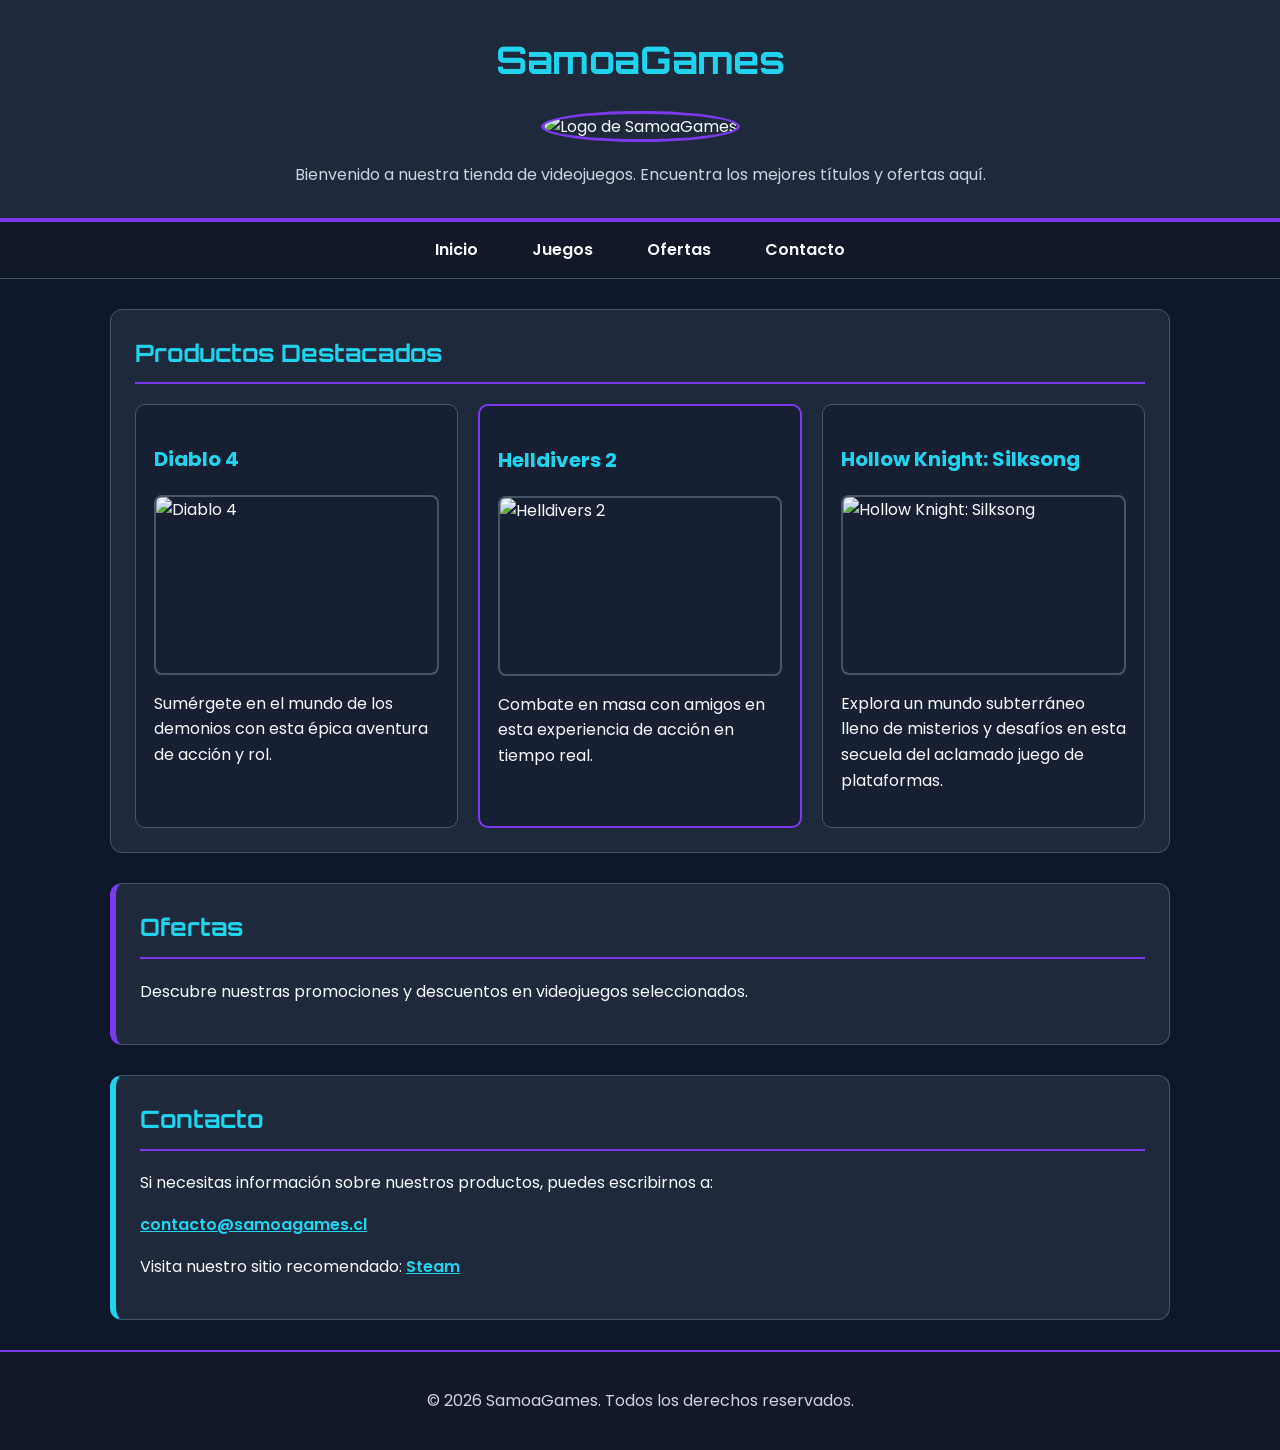
==== index.html @ 6e5ead57 "Publicar actividad semana 2 en GitHub Pages" ====
<!doctype html>
<html lang="es">
  <head>
    <meta charset="UTF-8" />
    <meta name="viewport" content="width=device-width, initial-scale=1.0" />
    <title>SamoaGames - Tienda de Videojuegos</title>
    <link
      rel="stylesheet" href="Johan_Romanque_PFY2201_CSS_Semana2.css"/>
  </head>

  <body>
    <header id="inicio">
      <h1>SamoaGames</h1>

      <img
        class="logo"
        src="https://encrypted-tbn0.gstatic.com/images?q=tbn:ANd9GcToA_sB6cN4rX9t2gt2TuOYCtRdY-mRzvt-0mVp7Stkzg&s"
        alt="Logo de SamoaGames"
      />

      <p class="descripcion">
        Bienvenido a nuestra tienda de videojuegos. Encuentra los mejores
        títulos y ofertas aquí.
      </p>
    </header>

    <nav class="menu">
      <ul>
        <li><a href="#inicio">Inicio</a></li>
        <li><a href="#juegos">Juegos</a></li>
        <li><a href="#ofertas">Ofertas</a></li>
        <li><a href="#contacto">Contacto</a></li>
      </ul>
    </nav>

    <main>
      <section id="juegos" class="seccion">
        <h2>Productos Destacados</h2>

        <ul class="lista-productos">
          <li class="producto">
            <h3>Diablo 4</h3>

            <img
              src="https://encrypted-tbn0.gstatic.com/images?q=tbn:ANd9GcQzjoO3_MfxuMQMU-MNuv3krRvZLE66t8KKkPjliNgan8jzT6rUywAVyEoB&s=10"
              alt="Diablo 4"
            />

            <p>
              Sumérgete en el mundo de los demonios con esta épica aventura de
              acción y rol.
            </p>
          </li>

          <li class="producto">
            <h3>Helldivers 2</h3>

            <img
              src="https://encrypted-tbn0.gstatic.com/images?q=tbn:ANd9GcTA_THL4FiUisTMKETJf1G_YLRpaQ0dVuYFCYNDDlu1415fcB7hwKsozW4&s=10"
              alt="Helldivers 2"
            />

            <p>
              Combate en masa con amigos en esta experiencia de acción en
              tiempo real.
            </p>
          </li>

          <li class="producto">
            <h3>Hollow Knight: Silksong</h3>

            <img
              src="https://media.vandal.net/i/640x360/9-2025/20259151725972_1.jpg"
              alt="Hollow Knight: Silksong"
            />

            <p>
              Explora un mundo subterráneo lleno de misterios y desafíos en
              esta secuela del aclamado juego de plataformas.
            </p>
          </li>
        </ul>
      </section>

      <section id="ofertas" class="seccion">
        <h2>Ofertas</h2>

        <p>
          Descubre nuestras promociones y descuentos en videojuegos
          seleccionados.
        </p>
      </section>

      <section id="contacto" class="seccion">
        <h2>Contacto</h2>

        <p>
          Si necesitas información sobre nuestros productos, puedes escribirnos
          a:
        </p>

        <p>
          <a href="mailto:contacto@samoagames.cl">
            contacto@samoagames.cl
          </a>
        </p>

        <p>
          Visita nuestro sitio recomendado:
          <a href="https://store.steampowered.com/">Steam</a>
        </p>
      </section>
    </main>

    <footer>
      <p>&copy; 2026 SamoaGames. Todos los derechos reservados.</p>
    </footer>
  </body>
</html>
---- Johan_Romanque_PFY2201_CSS_Semana2.css ----
/* ==========================================================================
   HOJA DE ESTILOS UNIFICADA - SAMOA GAMES
   ========================================================================== */

/* 1. FUENTE GLOBAL DE GOOGLE FONTS Y RESET BÁSICO */
@import url('https://fonts.googleapis.com/css2?family=Orbitron:wght@600;700&family=Poppins:wght@400;500;600&display=swap');

/* ============================== 
   Variables de colores           
   ============================== */

:root {
  --color-fondo: #0f172a;
  --color-seccion: #1e293b;
  --color-tarjeta: #172033;
  --color-principal: #7c3aed;
  --color-secundario: #22d3ee;
  --color-texto: #f8fafc;
  --color-texto-secundario: #cbd5e1;
  --color-borde: #475569;
}

/* ============================== 
   Modelo de cajas                
   ============================== */

* {
  box-sizing: border-box;
}

/* ============================== 
   Estilos generales              
   ============================== */

body {
  margin: 0;
  background-color: var(--color-fondo);
  color: var(--color-texto);
  font-family: "Poppins", sans-serif;
  font-size: 16px;
  line-height: 1.6;
}

/* ============================== 
   Encabezado                     
   ============================== */

header {
  padding: 30px 20px;
  text-align: center;
  background-color: var(--color-seccion);
  border-bottom: 4px solid var(--color-principal);
}

/* Selector de ID */
#inicio h1 {
  margin: 0;
  color: var(--color-secundario);
  font-family: "Orbitron", sans-serif;
  font-size: 38px;
}

/* Selector de clase */
.logo {
  width: 120px;
  height: 120px;
  margin: 20px 0;
  border: 3px solid var(--color-principal);
  border-radius: 50%;
  object-fit: cover;
}

.descripcion {
  max-width: 700px;
  margin: 0 auto;
  color: var(--color-texto-secundario);
}

/* ============================== 
   Menú de navegación             
   ============================== */

.menu {
  background-color: #111827;
  border-bottom: 1px solid var(--color-borde);
}

.menu ul {
  margin: 0;
  padding: 15px;
  list-style: none;
  text-align: center;
}

.menu li {
  display: inline-block;
  margin: 0 12px;
}

.menu a {
  padding: 8px 12px;
  color: var(--color-texto);
  border: 1px solid transparent;
  border-radius: 6px;
  font-weight: 600;
  text-decoration: none;
}

/* Pseudo-clase */
.menu a:hover {
  background-color: var(--color-principal);
  border-color: var(--color-secundario);
  color: white;
}

/* ============================== 
   Contenido principal            
   ============================== */

main {
  max-width: 1100px;
  margin: 30px auto;
  padding: 0 20px;
}

.seccion {
  margin-bottom: 30px;
  padding: 24px;
  background-color: var(--color-seccion);
  border: 1px solid var(--color-borde);
  border-radius: 12px;
}

.seccion h2 {
  margin-top: 0;
  padding-bottom: 10px;
  color: var(--color-secundario);
  border-bottom: 2px solid var(--color-principal);
  font-family: "Orbitron", sans-serif;
}

/* ============================== 
   Productos                      
   ============================== */

.lista-productos {
  display: flex;
  flex-wrap: wrap;
  gap: 20px;
  margin: 0;
  padding: 0;
  list-style: none;
}

.producto {
  flex: 1 1 280px;
  margin: 0;
  padding: 18px;
  background-color: var(--color-tarjeta);
  border: 1px solid var(--color-borde);
  border-radius: 10px;
}

.producto h3 {
  color: var(--color-secundario);
  font-size: 20px;
}

/* Selector avanzado nth-child */
.producto:nth-child(2) {
  border: 2px solid var(--color-principal);
}

.producto img {
  display: block;
  width: 100%;
  max-width: 320px;
  height: 180px;
  margin: 15px auto;
  border: 2px solid var(--color-borde);
  border-radius: 8px;
  object-fit: cover;
}

/* Pseudo-clase aplicada a las tarjetas */
.producto:hover {
  border-color: var(--color-secundario);
}

/* ============================== 
   Ofertas                        
   ============================== */

#ofertas {
  border-left: 6px solid var(--color-principal);
}

/* ============================== 
   Contacto                       
   ============================== */

#contacto {
  border-left: 6px solid var(--color-secundario);
}

#contacto a {
  color: var(--color-secundario);
  font-weight: 600;
}

#contacto a:hover {
  color: var(--color-principal);
}

/* ============================== 
   Pie de página                  
   ============================== */

footer {
  margin-top: 30px;
  padding: 20px;
  background-color: #111827;
  border-top: 2px solid var(--color-principal);
  color: var(--color-texto-secundario);
  text-align: center;
}
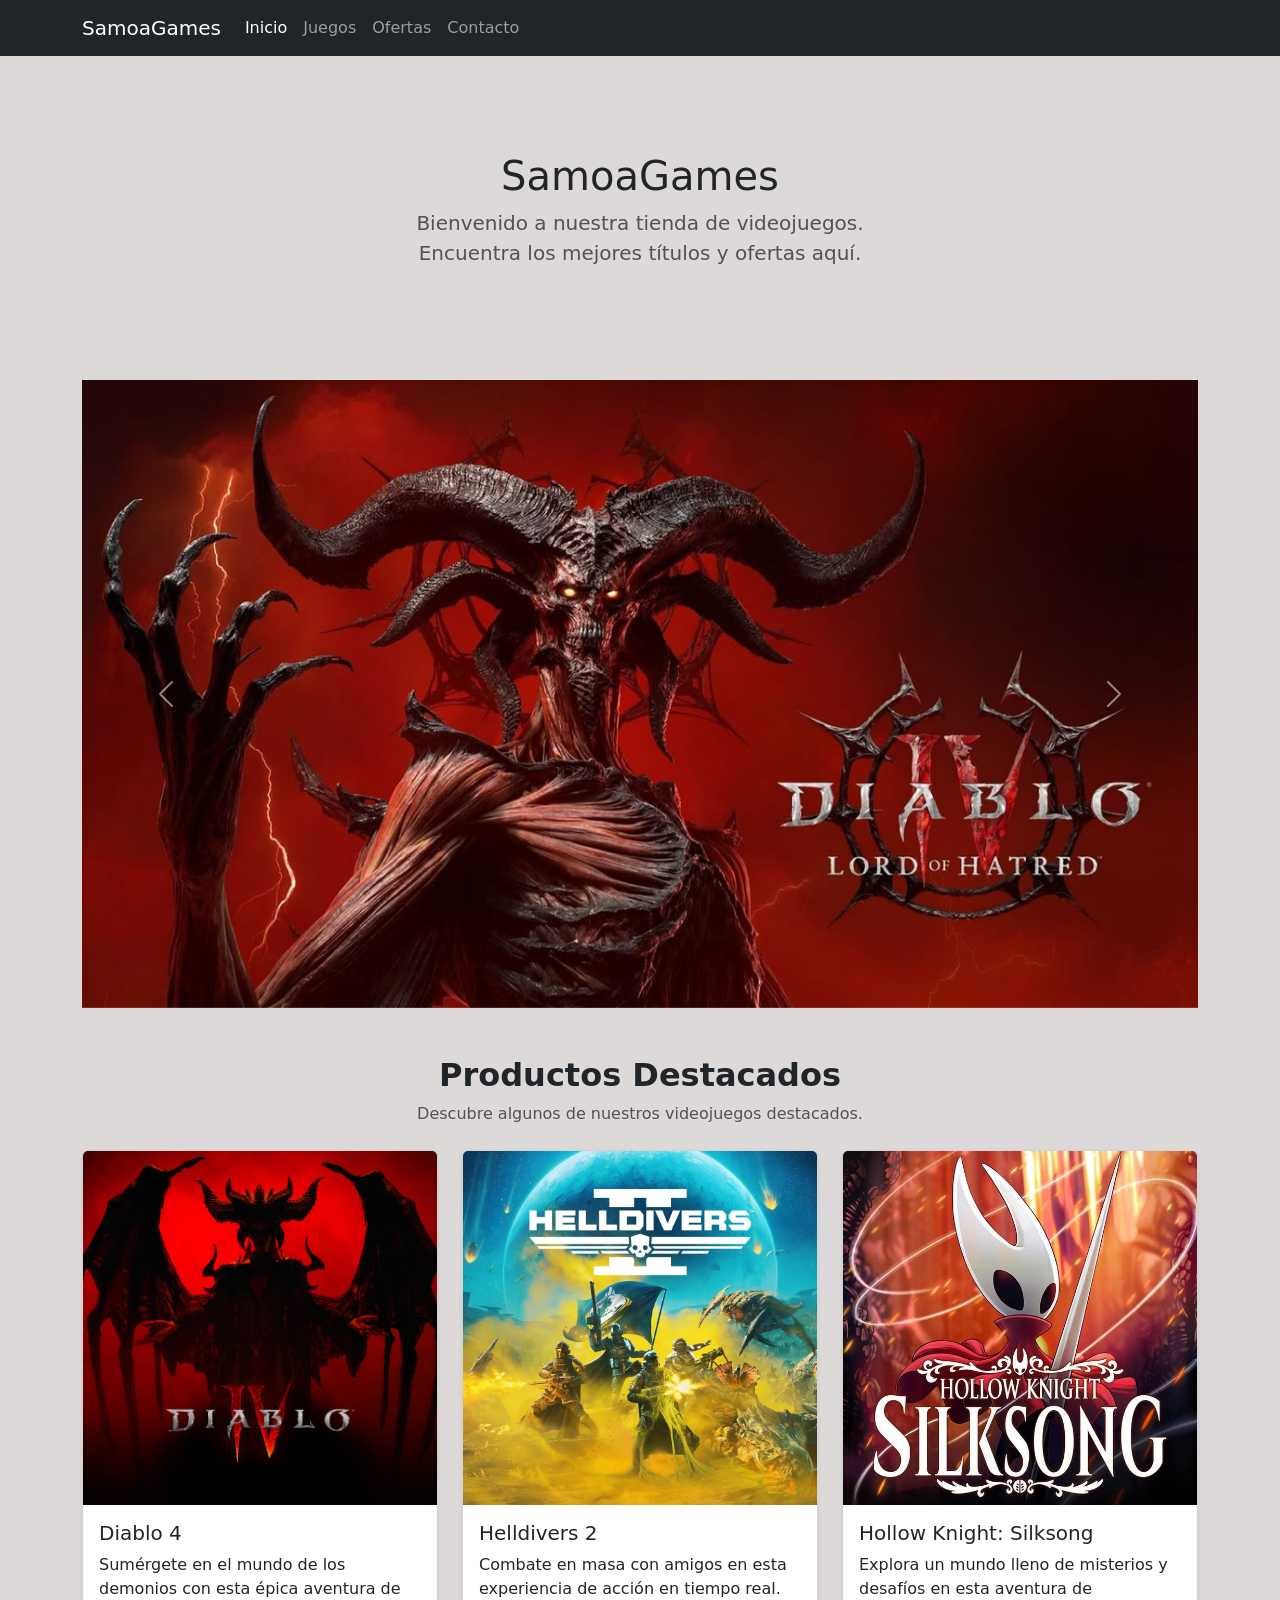
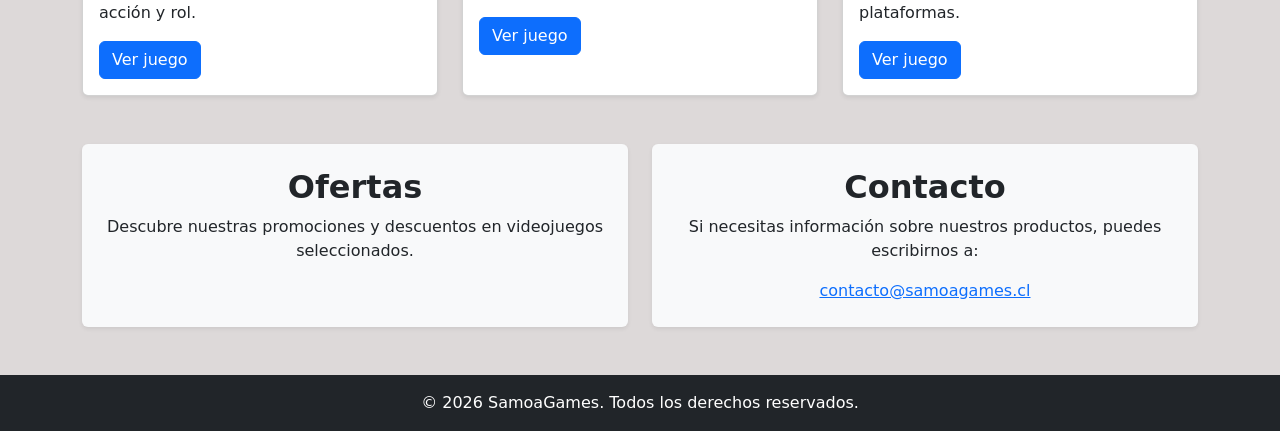
==== commit b9ff8784: "Actualiza GitHub Pages con actividad Bootstrap semana 4" ====
--- a/index.html
+++ b/index.html
@@ -1,119 +1,241 @@
-<!doctype html>
+<!DOCTYPE html>
 <html lang="es">
-  <head>
-    <meta charset="UTF-8" />
-    <meta name="viewport" content="width=device-width, initial-scale=1.0" />
+
+<head>
+    <meta charset="UTF-8">
+    <meta name="viewport" content="width=device-width, initial-scale=1.0">
     <title>SamoaGames - Tienda de Videojuegos</title>
-    <link
-      rel="stylesheet" href="Johan_Romanque_PFY2201_CSS_Semana2.css"/>
-  </head>
-
-  <body>
+    <!-- Bootstrap 5 -->
+    <link href="https://cdn.jsdelivr.net/npm/bootstrap@5.3.8/dist/css/bootstrap.min.css" rel="stylesheet"
+        integrity="sha384-sRIl4kxILFvY47J16cr9ZwB07vP4J8+LH7qKQnuqkuIAvNWLzeN8tE5YBujZqJLB" crossorigin="anonymous">
+    <!-- Estilos personalizados -->
+    <style>
+        body {
+            background-color: #DDD9D9;
+        }
+    </style>
+</head>
+
+<body>
+    <!-- Barra de navegación -->
     <header id="inicio">
-      <h1>SamoaGames</h1>
-
-      <img
-        class="logo"
-        src="https://encrypted-tbn0.gstatic.com/images?q=tbn:ANd9GcToA_sB6cN4rX9t2gt2TuOYCtRdY-mRzvt-0mVp7Stkzg&s"
-        alt="Logo de SamoaGames"
-      />
-
-      <p class="descripcion">
-        Bienvenido a nuestra tienda de videojuegos. Encuentra los mejores
-        títulos y ofertas aquí.
-      </p>
+        <nav class="navbar navbar-expand-md navbar-dark bg-dark">
+            <div class="container">
+                <a class="navbar-brand" href="#inicio">
+                    SamoaGames
+                </a>
+                <button class="navbar-toggler" type="button" data-bs-toggle="collapse" data-bs-target="#navbarNav"
+                    aria-controls="navbarNav" aria-expanded="false" aria-label="Mostrar navegación">
+                    <span class="navbar-toggler-icon"></span>
+                </button>
+                <div class="collapse navbar-collapse" id="navbarNav">
+                    <ul class="navbar-nav">
+                        <li class="nav-item">
+                            <a class="nav-link active" aria-current="page" href="#inicio">
+                                Inicio
+                            </a>
+                        </li>
+                        <li class="nav-item">
+                            <a class="nav-link" href="#juegos">
+                                Juegos
+                            </a>
+                        </li>
+                        <li class="nav-item">
+                            <a class="nav-link" href="#ofertas">
+                                Ofertas
+                            </a>
+                        </li>
+                        <li class="nav-item">
+                            <a class="nav-link" href="#contacto">
+                                Contacto
+                            </a>
+                        </li>
+                    </ul>
+                </div>
+            </div>
+        </nav>
     </header>
 
-    <nav class="menu">
-      <ul>
-        <li><a href="#inicio">Inicio</a></li>
-        <li><a href="#juegos">Juegos</a></li>
-        <li><a href="#ofertas">Ofertas</a></li>
-        <li><a href="#contacto">Contacto</a></li>
-      </ul>
-    </nav>
-
     <main>
-      <section id="juegos" class="seccion">
-        <h2>Productos Destacados</h2>
-
-        <ul class="lista-productos">
-          <li class="producto">
-            <h3>Diablo 4</h3>
-
-            <img
-              src="https://encrypted-tbn0.gstatic.com/images?q=tbn:ANd9GcQzjoO3_MfxuMQMU-MNuv3krRvZLE66t8KKkPjliNgan8jzT6rUywAVyEoB&s=10"
-              alt="Diablo 4"
-            />
-
-            <p>
-              Sumérgete en el mundo de los demonios con esta épica aventura de
-              acción y rol.
+        <!-- Presentación -->
+        <section class="py-5 text-center">
+            <div class="container">
+                <div class="row py-lg-5">
+                    <div class="col-lg-6 col-md-8 mx-auto">
+                        <h1 class="fw-light">
+                            SamoaGames
+                        </h1>
+                        <p class="lead text-body-secondary">
+                            Bienvenido a nuestra tienda de videojuegos.
+                            Encuentra los mejores títulos y ofertas aquí.
+                        </p>
+                    </div>
+                </div>
+            </div>
+        </section>
+
+        <!-- Carrusel -->
+        <section class="container mb-5">
+            <div id="carouselJuegos" class="carousel slide" data-bs-ride="carousel" data-bs-interval="3000">
+                <div class="carousel-inner">
+                    <!-- Diablo 4 -->
+                    <div class="carousel-item active">
+                        <img src="imagenes/diablo4-carrusel.jpg" class="d-block w-100" alt="Diablo 4">
+                    </div>
+                    <!-- Helldivers 2 -->
+                    <div class="carousel-item">
+                        <img src="imagenes/helldivers2-carrusel.jpg" class="d-block w-100" alt="Helldivers 2">
+                    </div>
+                    <!-- Hollow Knight Silksong -->
+                    <div class="carousel-item">
+                        <img src="imagenes/silksong-carrusel.jpg" class="d-block w-100" alt="Hollow Knight Silksong">
+                    </div>
+                </div>
+
+                <!-- Botón anterior -->
+                <button class="carousel-control-prev" type="button" data-bs-target="#carouselJuegos"
+                    data-bs-slide="prev">
+                    <span class="carousel-control-prev-icon" aria-hidden="true">
+                    </span>
+                    <span class="visually-hidden">
+                        Anterior
+                    </span>
+                </button>
+
+                <!-- Botón siguiente -->
+                <button class="carousel-control-next" type="button" data-bs-target="#carouselJuegos"
+                    data-bs-slide="next">
+                    <span class="carousel-control-next-icon" aria-hidden="true">
+                    </span>
+                    <span class="visually-hidden">
+                        Siguiente
+                    </span>
+                </button>
+            </div>
+        </section>
+
+        <!-- Productos destacados -->
+        <section id="juegos" class="container my-5">
+            <div class="text-center mb-4">
+                <h2 class="fw-bold">
+                    Productos Destacados
+                </h2>
+                <p class="text-muted">
+                    Descubre algunos de nuestros videojuegos destacados.
+                </p>
+            </div>
+
+            <!-- Grid Bootstrap -->
+            <div class="row row-cols-1 row-cols-md-2 row-cols-lg-3 g-4">
+                <!-- Diablo 4 -->
+                <article class="col">
+                    <div class="card h-100 shadow-sm">
+                        <img src="imagenes/diablo4.jpg" class="card-img-top" alt="Diablo 4">
+                        <div class="card-body">
+                            <h5 class="card-title">
+                                Diablo 4
+                            </h5>
+                            <p class="card-text">
+                                Sumérgete en el mundo de los demonios
+                                con esta épica aventura de acción y rol.
+                            </p>
+                            <a href="#" class="btn btn-primary">
+                                Ver juego
+                            </a>
+                        </div>
+                    </div>
+                </article>
+
+                <!-- Helldivers 2 -->
+                <article class="col">
+                    <div class="card h-100 shadow-sm">
+                        <img src="imagenes/helldivers2.jpg" class="card-img-top" alt="Helldivers 2">
+                        <div class="card-body">
+                            <h5 class="card-title">
+                                Helldivers 2
+                            </h5>
+                            <p class="card-text">
+                                Combate en masa con amigos en esta
+                                experiencia de acción en tiempo real.
+                            </p>
+                            <a href="#" class="btn btn-primary">
+                                Ver juego
+                            </a>
+                        </div>
+                    </div>
+                </article>
+
+                <!-- Hollow Knight Silksong -->
+                <article class="col">
+                    <div class="card h-100 shadow-sm">
+                        <img src="imagenes/silksong.jpg" class="card-img-top" alt="Hollow Knight Silksong">
+                        <div class="card-body">
+                            <h5 class="card-title">
+                                Hollow Knight: Silksong
+                            </h5>
+                            <p class="card-text">
+                                Explora un mundo lleno de misterios
+                                y desafíos en esta aventura de plataformas.
+                            </p>
+                            <a href="#" class="btn btn-primary">
+                                Ver juego
+                            </a>
+                        </div>
+                    </div>
+                </article>
+            </div>
+        </section>
+
+        <!-- Ofertas y Contacto -->
+        <section class="container my-5">
+            <div class="row g-4">
+                <!-- Ofertas -->
+                <div class="col-12 col-lg-6">
+                    <section id="ofertas" class="bg-light rounded p-4 text-center h-100 shadow-sm">
+                        <h2 class="fw-bold">
+                            Ofertas
+                        </h2>
+                        <p class="mb-0">
+                            Descubre nuestras promociones y descuentos
+                            en videojuegos seleccionados.
+                        </p>
+                    </section>
+                </div>
+
+                <!-- Contacto -->
+                <div class="col-12 col-lg-6">
+                    <section id="contacto" class="bg-light rounded p-4 text-center h-100 shadow-sm">
+                        <h2 class="fw-bold">
+                            Contacto
+                        </h2>
+                        <p>
+                            Si necesitas información sobre nuestros productos,
+                            puedes escribirnos a:
+                        </p>
+                        <p class="mb-0">
+                            <a href="mailto:contacto@samoagames.cl">
+                                contacto@samoagames.cl
+                            </a>
+                        </p>
+                    </section>
+                </div>
+            </div>
+        </section>
+    </main>
+
+    <!-- Pie de página -->
+    <footer class="bg-dark text-white py-3">
+        <div class="container text-center">
+            <p class="mb-0">
+                &copy; 2026 SamoaGames. Todos los derechos reservados.
             </p>
-          </li>
-
-          <li class="producto">
-            <h3>Helldivers 2</h3>
-
-            <img
-              src="https://encrypted-tbn0.gstatic.com/images?q=tbn:ANd9GcTA_THL4FiUisTMKETJf1G_YLRpaQ0dVuYFCYNDDlu1415fcB7hwKsozW4&s=10"
-              alt="Helldivers 2"
-            />
-
-            <p>
-              Combate en masa con amigos en esta experiencia de acción en
-              tiempo real.
-            </p>
-          </li>
-
-          <li class="producto">
-            <h3>Hollow Knight: Silksong</h3>
-
-            <img
-              src="https://media.vandal.net/i/640x360/9-2025/20259151725972_1.jpg"
-              alt="Hollow Knight: Silksong"
-            />
-
-            <p>
-              Explora un mundo subterráneo lleno de misterios y desafíos en
-              esta secuela del aclamado juego de plataformas.
-            </p>
-          </li>
-        </ul>
-      </section>
-
-      <section id="ofertas" class="seccion">
-        <h2>Ofertas</h2>
-
-        <p>
-          Descubre nuestras promociones y descuentos en videojuegos
-          seleccionados.
-        </p>
-      </section>
-
-      <section id="contacto" class="seccion">
-        <h2>Contacto</h2>
-
-        <p>
-          Si necesitas información sobre nuestros productos, puedes escribirnos
-          a:
-        </p>
-
-        <p>
-          <a href="mailto:contacto@samoagames.cl">
-            contacto@samoagames.cl
-          </a>
-        </p>
-
-        <p>
-          Visita nuestro sitio recomendado:
-          <a href="https://store.steampowered.com/">Steam</a>
-        </p>
-      </section>
-    </main>
-
-    <footer>
-      <p>&copy; 2026 SamoaGames. Todos los derechos reservados.</p>
+        </div>
     </footer>
-  </body>
+
+    <!-- Bootstrap JavaScript -->
+    <script src="https://cdn.jsdelivr.net/npm/bootstrap@5.3.8/dist/js/bootstrap.bundle.min.js"
+        integrity="sha384-FKyoEForCGlyvwx9Hj09JcYn3nv7wiPVlz7YYwJrWVcXK/BmnVDxM+D2scQbITxI" crossorigin="anonymous">
+        </script>
+
+</body>
 </html>
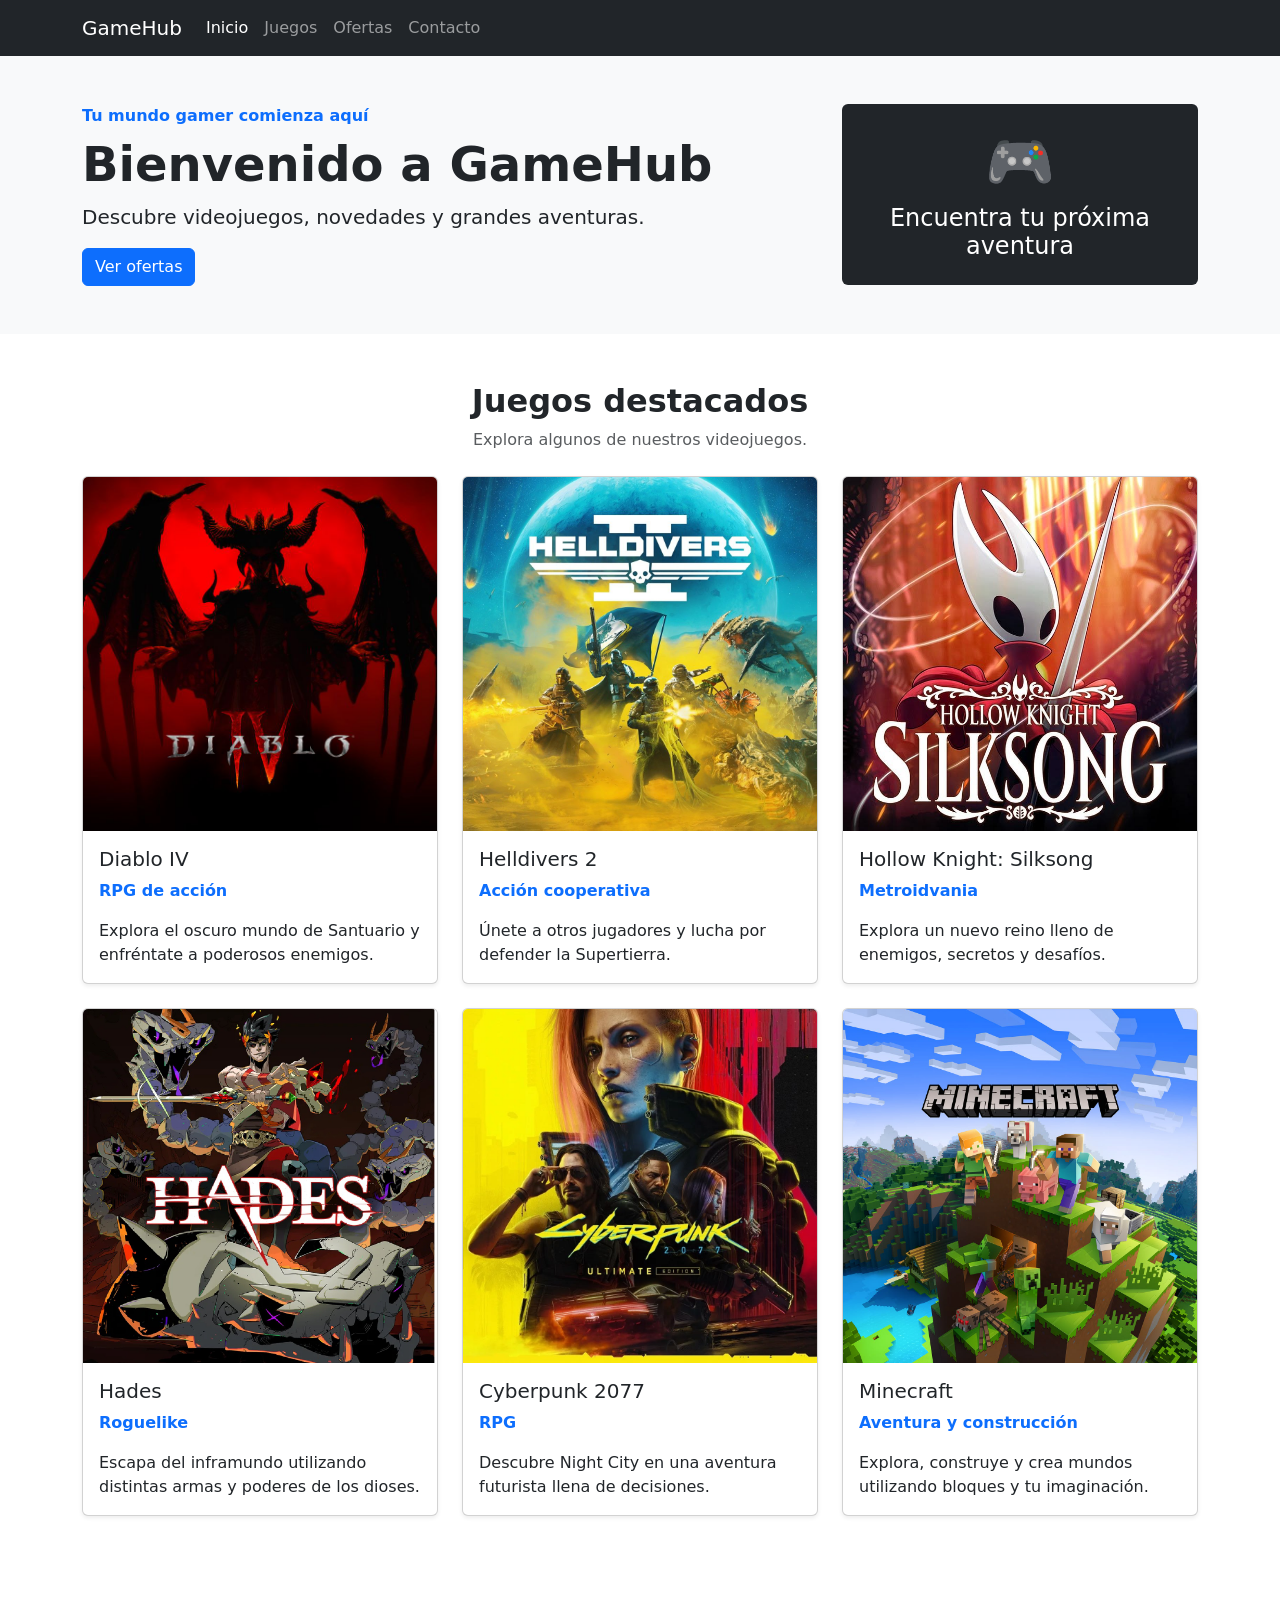
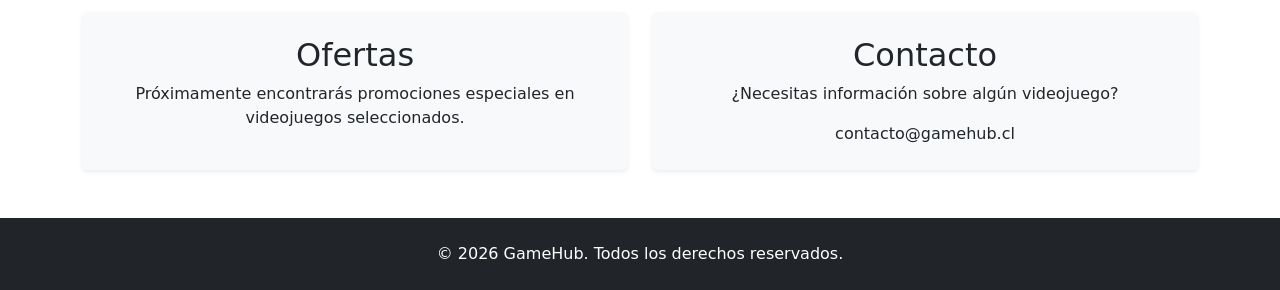
==== commit ef4c2a5a: "Actualiza GitHub Pages con proyecto semana 5" ====
--- a/index.html
+++ b/index.html
@@ -4,238 +4,243 @@
 <head>
     <meta charset="UTF-8">
     <meta name="viewport" content="width=device-width, initial-scale=1.0">
-    <title>SamoaGames - Tienda de Videojuegos</title>
+
+    <title>GameHub | Videojuegos</title>
+
     <!-- Bootstrap 5 -->
-    <link href="https://cdn.jsdelivr.net/npm/bootstrap@5.3.8/dist/css/bootstrap.min.css" rel="stylesheet"
-        integrity="sha384-sRIl4kxILFvY47J16cr9ZwB07vP4J8+LH7qKQnuqkuIAvNWLzeN8tE5YBujZqJLB" crossorigin="anonymous">
-    <!-- Estilos personalizados -->
-    <style>
-        body {
-            background-color: #DDD9D9;
-        }
-    </style>
+    <link href="https://cdn.jsdelivr.net/npm/bootstrap@5.3.8/dist/css/bootstrap.min.css"
+        rel="stylesheet"
+        integrity="sha384-sRIl4kxILFvY47J16cr9ZwB07vP4J8+LH7qKQnuqkuIAvNWLzeN8tE5YBujZqJLB"
+        crossorigin="anonymous">
+
+    <!-- Estilo css -->
+    <link rel="stylesheet" href="css/style.css">
 </head>
 
 <body>
+
     <!-- Barra de navegación -->
-    <header id="inicio">
-        <nav class="navbar navbar-expand-md navbar-dark bg-dark">
+    <header>
+        <nav class="navbar navbar-expand-lg navbar-dark bg-dark">
             <div class="container">
-                <a class="navbar-brand" href="#inicio">
-                    SamoaGames
+
+                <a class="navbar-brand" href="#">
+                    GameHub
                 </a>
-                <button class="navbar-toggler" type="button" data-bs-toggle="collapse" data-bs-target="#navbarNav"
-                    aria-controls="navbarNav" aria-expanded="false" aria-label="Mostrar navegación">
+
+                <button class="navbar-toggler"
+                    type="button"
+                    data-bs-toggle="collapse"
+                    data-bs-target="#navbarNav"
+                    aria-controls="navbarNav"
+                    aria-expanded="false"
+                    aria-label="Mostrar navegación">
+
                     <span class="navbar-toggler-icon"></span>
+
                 </button>
+
                 <div class="collapse navbar-collapse" id="navbarNav">
+
                     <ul class="navbar-nav">
-                        <li class="nav-item">
-                            <a class="nav-link active" aria-current="page" href="#inicio">
+
+                        <li class="nav-item">
+                            <a class="nav-link active"
+                                aria-current="page"
+                                href="#inicio">
                                 Inicio
                             </a>
                         </li>
-                        <li class="nav-item">
-                            <a class="nav-link" href="#juegos">
+
+                        <li class="nav-item">
+                            <a class="nav-link"
+                                href="#juegos"
+                                id="menu_juegos">
                                 Juegos
                             </a>
                         </li>
-                        <li class="nav-item">
-                            <a class="nav-link" href="#ofertas">
+
+                        <li class="nav-item">
+                            <a class="nav-link"
+                                href="#ofertas"
+                                id="menu_ofertas">
                                 Ofertas
                             </a>
                         </li>
-                        <li class="nav-item">
-                            <a class="nav-link" href="#contacto">
+
+                        <li class="nav-item">
+                            <a class="nav-link"
+                                href="#contacto"
+                                id="menu_contacto">
                                 Contacto
                             </a>
                         </li>
+
                     </ul>
+
                 </div>
             </div>
         </nav>
     </header>
 
+
     <main>
+
         <!-- Presentación -->
-        <section class="py-5 text-center">
+        <section id="inicio" class="bg-light py-5">
+
             <div class="container">
-                <div class="row py-lg-5">
-                    <div class="col-lg-6 col-md-8 mx-auto">
-                        <h1 class="fw-light">
-                            SamoaGames
+
+                <div class="row align-items-center">
+
+                    <div class="col-lg-8">
+
+                        <p class="text-primary fw-semibold mb-2">
+                            Tu mundo gamer comienza aquí
+                        </p>
+
+                        <h1 class="display-5 fw-bold">
+                            Bienvenido a GameHub
                         </h1>
-                        <p class="lead text-body-secondary">
-                            Bienvenido a nuestra tienda de videojuegos.
-                            Encuentra los mejores títulos y ofertas aquí.
-                        </p>
-                    </div>
-                </div>
-            </div>
+
+                        <p class="lead" id="mensaje_principal">
+                            Descubre videojuegos, novedades y grandes aventuras.
+                        </p>
+
+                        <button class="btn btn-primary"
+                            id="boton_ofertas">
+                            Ver ofertas
+                        </button>
+
+                    </div>
+
+                    <div class="col-lg-4 mt-4 mt-lg-0">
+
+                        <div class="bg-dark text-white p-4 text-center rounded">
+
+                            <p class="display-4 mb-2">
+                                🎮
+                            </p>
+
+                            <p class="h4 mb-0">
+                                Encuentra tu próxima aventura
+                            </p>
+
+                        </div>
+
+                    </div>
+
+                </div>
+
+            </div>
+
         </section>
 
-        <!-- Carrusel -->
-        <section class="container mb-5">
-            <div id="carouselJuegos" class="carousel slide" data-bs-ride="carousel" data-bs-interval="3000">
-                <div class="carousel-inner">
-                    <!-- Diablo 4 -->
-                    <div class="carousel-item active">
-                        <img src="imagenes/diablo4-carrusel.jpg" class="d-block w-100" alt="Diablo 4">
-                    </div>
-                    <!-- Helldivers 2 -->
-                    <div class="carousel-item">
-                        <img src="imagenes/helldivers2-carrusel.jpg" class="d-block w-100" alt="Helldivers 2">
-                    </div>
-                    <!-- Hollow Knight Silksong -->
-                    <div class="carousel-item">
-                        <img src="imagenes/silksong-carrusel.jpg" class="d-block w-100" alt="Hollow Knight Silksong">
-                    </div>
-                </div>
-
-                <!-- Botón anterior -->
-                <button class="carousel-control-prev" type="button" data-bs-target="#carouselJuegos"
-                    data-bs-slide="prev">
-                    <span class="carousel-control-prev-icon" aria-hidden="true">
-                    </span>
-                    <span class="visually-hidden">
-                        Anterior
-                    </span>
-                </button>
-
-                <!-- Botón siguiente -->
-                <button class="carousel-control-next" type="button" data-bs-target="#carouselJuegos"
-                    data-bs-slide="next">
-                    <span class="carousel-control-next-icon" aria-hidden="true">
-                    </span>
-                    <span class="visually-hidden">
-                        Siguiente
-                    </span>
-                </button>
-            </div>
+
+        <!-- Catálogo de juegos -->
+        <section id="juegos" class="py-5">
+
+            <div class="container">
+
+                <div class="text-center mb-4">
+
+                    <h2 class="fw-bold">
+                        Juegos destacados
+                    </h2>
+
+                    <p class="text-muted">
+                        Explora algunos de nuestros videojuegos.
+                    </p>
+
+                </div>
+
+                <div class="row row-cols-1 row-cols-md-2 row-cols-lg-3 g-4"
+                    id="lista_juegos">
+
+                    <!-- Los juegos serán agregados con JavaScript -->
+
+                </div>
+
+            </div>
+
         </section>
 
-        <!-- Productos destacados -->
-        <section id="juegos" class="container my-5">
-            <div class="text-center mb-4">
-                <h2 class="fw-bold">
-                    Productos Destacados
-                </h2>
-                <p class="text-muted">
-                    Descubre algunos de nuestros videojuegos destacados.
-                </p>
-            </div>
-
-            <!-- Grid Bootstrap -->
-            <div class="row row-cols-1 row-cols-md-2 row-cols-lg-3 g-4">
-                <!-- Diablo 4 -->
-                <article class="col">
-                    <div class="card h-100 shadow-sm">
-                        <img src="imagenes/diablo4.jpg" class="card-img-top" alt="Diablo 4">
-                        <div class="card-body">
-                            <h5 class="card-title">
-                                Diablo 4
-                            </h5>
-                            <p class="card-text">
-                                Sumérgete en el mundo de los demonios
-                                con esta épica aventura de acción y rol.
-                            </p>
-                            <a href="#" class="btn btn-primary">
-                                Ver juego
-                            </a>
-                        </div>
-                    </div>
-                </article>
-
-                <!-- Helldivers 2 -->
-                <article class="col">
-                    <div class="card h-100 shadow-sm">
-                        <img src="imagenes/helldivers2.jpg" class="card-img-top" alt="Helldivers 2">
-                        <div class="card-body">
-                            <h5 class="card-title">
-                                Helldivers 2
-                            </h5>
-                            <p class="card-text">
-                                Combate en masa con amigos en esta
-                                experiencia de acción en tiempo real.
-                            </p>
-                            <a href="#" class="btn btn-primary">
-                                Ver juego
-                            </a>
-                        </div>
-                    </div>
-                </article>
-
-                <!-- Hollow Knight Silksong -->
-                <article class="col">
-                    <div class="card h-100 shadow-sm">
-                        <img src="imagenes/silksong.jpg" class="card-img-top" alt="Hollow Knight Silksong">
-                        <div class="card-body">
-                            <h5 class="card-title">
-                                Hollow Knight: Silksong
-                            </h5>
-                            <p class="card-text">
-                                Explora un mundo lleno de misterios
-                                y desafíos en esta aventura de plataformas.
-                            </p>
-                            <a href="#" class="btn btn-primary">
-                                Ver juego
-                            </a>
-                        </div>
-                    </div>
-                </article>
-            </div>
-        </section>
-
-        <!-- Ofertas y Contacto -->
+
+        <!-- Información adicional -->
         <section class="container my-5">
+
             <div class="row g-4">
-                <!-- Ofertas -->
-                <div class="col-12 col-lg-6">
-                    <section id="ofertas" class="bg-light rounded p-4 text-center h-100 shadow-sm">
-                        <h2 class="fw-bold">
+
+                <div class="col-12 col-md-6">
+
+                    <div id="ofertas"
+                        class="bg-light rounded p-4 text-center h-100 shadow-sm">
+
+                        <h2>
                             Ofertas
                         </h2>
-                        <p class="mb-0">
-                            Descubre nuestras promociones y descuentos
+
+                        <p>
+                            Próximamente encontrarás promociones especiales
                             en videojuegos seleccionados.
                         </p>
-                    </section>
-                </div>
-
-                <!-- Contacto -->
-                <div class="col-12 col-lg-6">
-                    <section id="contacto" class="bg-light rounded p-4 text-center h-100 shadow-sm">
-                        <h2 class="fw-bold">
+
+                    </div>
+
+                </div>
+
+
+                <div class="col-12 col-md-6">
+
+                    <div id="contacto"
+                        class="bg-light rounded p-4 text-center h-100 shadow-sm">
+
+                        <h2>
                             Contacto
                         </h2>
+
                         <p>
-                            Si necesitas información sobre nuestros productos,
-                            puedes escribirnos a:
-                        </p>
+                            ¿Necesitas información sobre algún videojuego?
+                        </p>
+
                         <p class="mb-0">
-                            <a href="mailto:contacto@samoagames.cl">
-                                contacto@samoagames.cl
-                            </a>
-                        </p>
-                    </section>
-                </div>
-            </div>
+                            contacto@gamehub.cl
+                        </p>
+
+                    </div>
+
+                </div>
+
+            </div>
+
         </section>
+
     </main>
 
+
     <!-- Pie de página -->
-    <footer class="bg-dark text-white py-3">
-        <div class="container text-center">
+    <footer class="bg-dark text-white text-center py-4">
+
+        <div class="container">
+
             <p class="mb-0">
-                &copy; 2026 SamoaGames. Todos los derechos reservados.
+                &copy; 2026 GameHub. Todos los derechos reservados.
             </p>
+
         </div>
+
     </footer>
 
-    <!-- Bootstrap JavaScript -->
+
+    <!-- Bootstrap -->
     <script src="https://cdn.jsdelivr.net/npm/bootstrap@5.3.8/dist/js/bootstrap.bundle.min.js"
-        integrity="sha384-FKyoEForCGlyvwx9Hj09JcYn3nv7wiPVlz7YYwJrWVcXK/BmnVDxM+D2scQbITxI" crossorigin="anonymous">
-        </script>
+        integrity="sha384-FKyoEForCGlyvwx9Hj09JcYn3nv7wiPVlz7YYwJrWVcXK/BmnVDxM+D2scQbITxI"
+        crossorigin="anonymous">
+    </script>
+
+    <!-- JavaScript --> 
+    <script src="js/scripts.js"></script>
 
 </body>
+
 </html>
--- a/css/style.css
+++ b/css/style.css
@@ -0,0 +1,10 @@
+/* Suaviza los cambios visuales de las tarjetas */
+.card {
+    transition: transform 0.3s ease;
+}
+
+
+/* Efecto visual al pasar el mouse */
+.card:hover {
+    transform: translateY(-5px);
+}
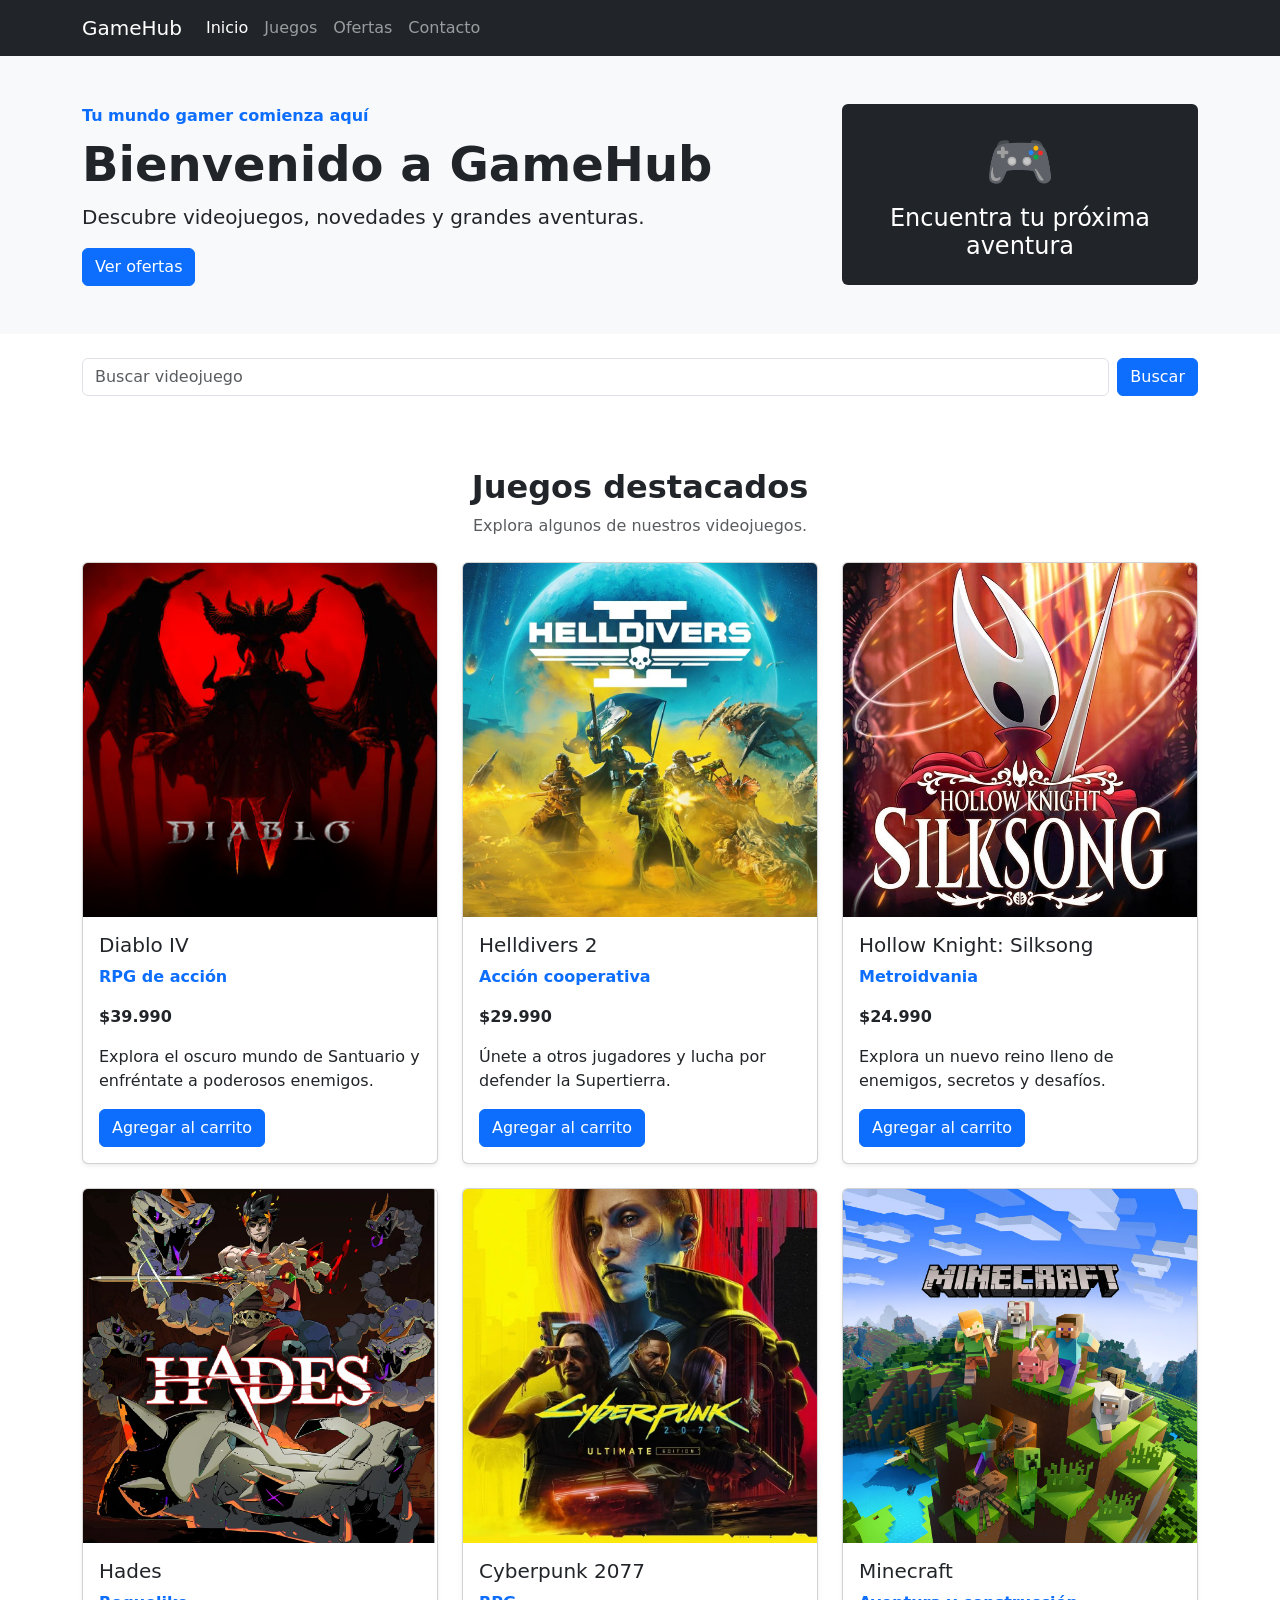
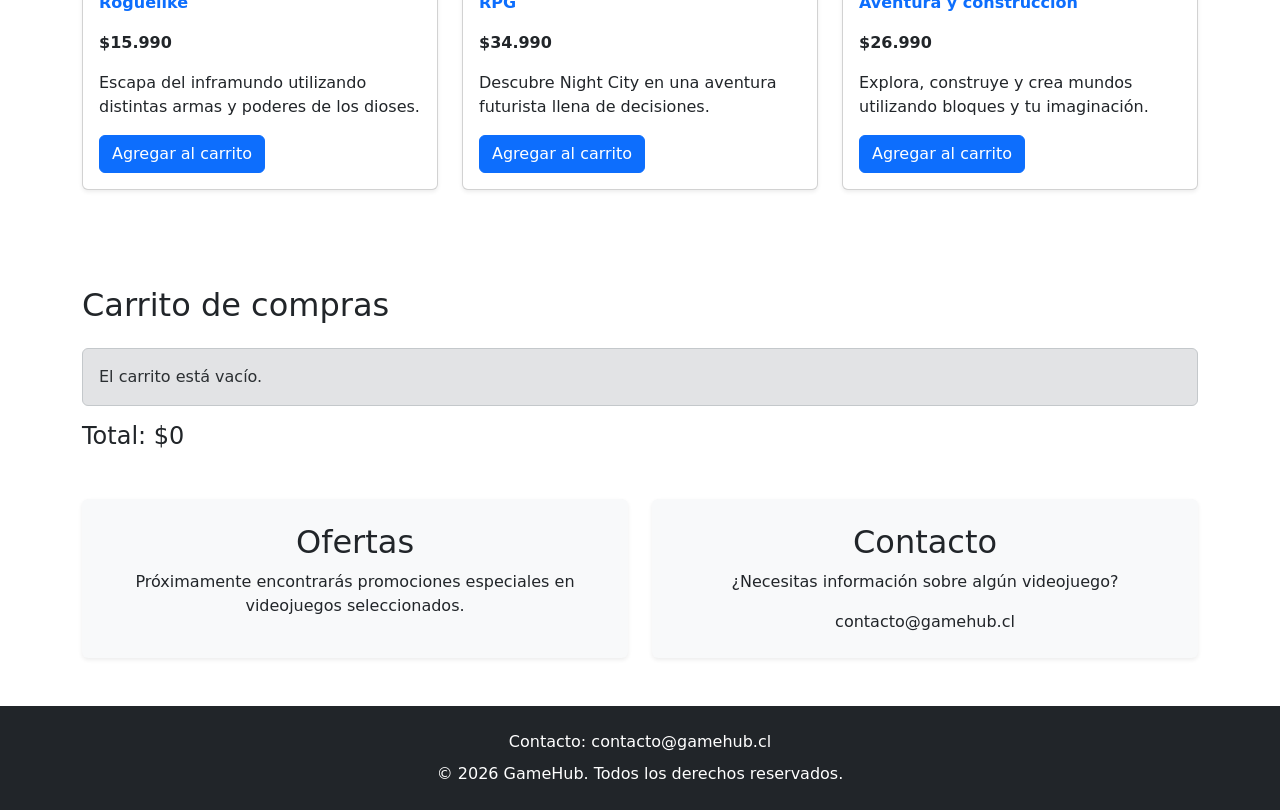
==== commit 2abaa3e3: "Actualiza GitHub Pages con actividad semana 6" ====
--- a/index.html
+++ b/index.html
@@ -1,246 +1,202 @@
-<!DOCTYPE html>
+<!doctype html>
 <html lang="es">
-
-<head>
-    <meta charset="UTF-8">
-    <meta name="viewport" content="width=device-width, initial-scale=1.0">
+  <head>
+    <meta charset="UTF-8" />
+    <meta name="viewport" content="width=device-width, initial-scale=1.0" />
 
     <title>GameHub | Videojuegos</title>
 
     <!-- Bootstrap 5 -->
-    <link href="https://cdn.jsdelivr.net/npm/bootstrap@5.3.8/dist/css/bootstrap.min.css"
-        rel="stylesheet"
-        integrity="sha384-sRIl4kxILFvY47J16cr9ZwB07vP4J8+LH7qKQnuqkuIAvNWLzeN8tE5YBujZqJLB"
-        crossorigin="anonymous">
+    <link
+      href="https://cdn.jsdelivr.net/npm/bootstrap@5.3.8/dist/css/bootstrap.min.css"
+      rel="stylesheet"
+      integrity="sha384-sRIl4kxILFvY47J16cr9ZwB07vP4J8+LH7qKQnuqkuIAvNWLzeN8tE5YBujZqJLB"
+      crossorigin="anonymous"
+    />
 
     <!-- Estilo css -->
-    <link rel="stylesheet" href="css/style.css">
-</head>
-
-<body>
-
+    <link rel="stylesheet" href="assets/css/style.css" />
+  </head>
+
+  <body>
     <!-- Barra de navegación -->
     <header>
-        <nav class="navbar navbar-expand-lg navbar-dark bg-dark">
-            <div class="container">
-
-                <a class="navbar-brand" href="#">
-                    GameHub
+      <nav class="navbar navbar-expand-lg navbar-dark bg-dark">
+        <div class="container">
+          <a class="navbar-brand" href="#"> GameHub </a>
+
+          <button
+            class="navbar-toggler"
+            type="button"
+            data-bs-toggle="collapse"
+            data-bs-target="#navbarNav"
+            aria-controls="navbarNav"
+            aria-expanded="false"
+            aria-label="Mostrar navegación"
+          >
+            <span class="navbar-toggler-icon"></span>
+          </button>
+
+          <div class="collapse navbar-collapse" id="navbarNav">
+            <ul class="navbar-nav">
+              <li class="nav-item">
+                <a class="nav-link active" aria-current="page" href="#inicio">
+                  Inicio
                 </a>
-
-                <button class="navbar-toggler"
-                    type="button"
-                    data-bs-toggle="collapse"
-                    data-bs-target="#navbarNav"
-                    aria-controls="navbarNav"
-                    aria-expanded="false"
-                    aria-label="Mostrar navegación">
-
-                    <span class="navbar-toggler-icon"></span>
-
-                </button>
-
-                <div class="collapse navbar-collapse" id="navbarNav">
-
-                    <ul class="navbar-nav">
-
-                        <li class="nav-item">
-                            <a class="nav-link active"
-                                aria-current="page"
-                                href="#inicio">
-                                Inicio
-                            </a>
-                        </li>
-
-                        <li class="nav-item">
-                            <a class="nav-link"
-                                href="#juegos"
-                                id="menu_juegos">
-                                Juegos
-                            </a>
-                        </li>
-
-                        <li class="nav-item">
-                            <a class="nav-link"
-                                href="#ofertas"
-                                id="menu_ofertas">
-                                Ofertas
-                            </a>
-                        </li>
-
-                        <li class="nav-item">
-                            <a class="nav-link"
-                                href="#contacto"
-                                id="menu_contacto">
-                                Contacto
-                            </a>
-                        </li>
-
-                    </ul>
-
-                </div>
-            </div>
-        </nav>
+              </li>
+
+              <li class="nav-item">
+                <a class="nav-link" href="#juegos" id="menu_juegos"> Juegos </a>
+              </li>
+
+              <li class="nav-item">
+                <a class="nav-link" href="#ofertas" id="menu_ofertas">
+                  Ofertas
+                </a>
+              </li>
+
+              <li class="nav-item">
+                <a class="nav-link" href="#contacto" id="menu_contacto">
+                  Contacto
+                </a>
+              </li>
+            </ul>
+          </div>
+        </div>
+      </nav>
     </header>
 
-
     <main>
-
-        <!-- Presentación -->
-        <section id="inicio" class="bg-light py-5">
-
-            <div class="container">
-
-                <div class="row align-items-center">
-
-                    <div class="col-lg-8">
-
-                        <p class="text-primary fw-semibold mb-2">
-                            Tu mundo gamer comienza aquí
-                        </p>
-
-                        <h1 class="display-5 fw-bold">
-                            Bienvenido a GameHub
-                        </h1>
-
-                        <p class="lead" id="mensaje_principal">
-                            Descubre videojuegos, novedades y grandes aventuras.
-                        </p>
-
-                        <button class="btn btn-primary"
-                            id="boton_ofertas">
-                            Ver ofertas
-                        </button>
-
-                    </div>
-
-                    <div class="col-lg-4 mt-4 mt-lg-0">
-
-                        <div class="bg-dark text-white p-4 text-center rounded">
-
-                            <p class="display-4 mb-2">
-                                🎮
-                            </p>
-
-                            <p class="h4 mb-0">
-                                Encuentra tu próxima aventura
-                            </p>
-
-                        </div>
-
-                    </div>
-
-                </div>
-
-            </div>
-
-        </section>
-
-
-        <!-- Catálogo de juegos -->
-        <section id="juegos" class="py-5">
-
-            <div class="container">
-
-                <div class="text-center mb-4">
-
-                    <h2 class="fw-bold">
-                        Juegos destacados
-                    </h2>
-
-                    <p class="text-muted">
-                        Explora algunos de nuestros videojuegos.
-                    </p>
-
-                </div>
-
-                <div class="row row-cols-1 row-cols-md-2 row-cols-lg-3 g-4"
-                    id="lista_juegos">
-
-                    <!-- Los juegos serán agregados con JavaScript -->
-
-                </div>
-
-            </div>
-
-        </section>
-
-
-        <!-- Información adicional -->
-        <section class="container my-5">
-
-            <div class="row g-4">
-
-                <div class="col-12 col-md-6">
-
-                    <div id="ofertas"
-                        class="bg-light rounded p-4 text-center h-100 shadow-sm">
-
-                        <h2>
-                            Ofertas
-                        </h2>
-
-                        <p>
-                            Próximamente encontrarás promociones especiales
-                            en videojuegos seleccionados.
-                        </p>
-
-                    </div>
-
-                </div>
-
-
-                <div class="col-12 col-md-6">
-
-                    <div id="contacto"
-                        class="bg-light rounded p-4 text-center h-100 shadow-sm">
-
-                        <h2>
-                            Contacto
-                        </h2>
-
-                        <p>
-                            ¿Necesitas información sobre algún videojuego?
-                        </p>
-
-                        <p class="mb-0">
-                            contacto@gamehub.cl
-                        </p>
-
-                    </div>
-
-                </div>
-
-            </div>
-
-        </section>
-
+      <!-- Presentación -->
+      <section id="inicio" class="bg-light py-5">
+        <div class="container">
+          <div class="row align-items-center">
+            <div class="col-lg-8">
+              <p class="text-primary fw-semibold mb-2">
+                Tu mundo gamer comienza aquí
+              </p>
+
+              <h1 class="display-5 fw-bold">Bienvenido a GameHub</h1>
+
+              <p class="lead" id="mensaje_principal">
+                Descubre videojuegos, novedades y grandes aventuras.
+              </p>
+
+              <button class="btn btn-primary" id="boton_ofertas">
+                Ver ofertas
+              </button>
+            </div>
+
+            <div class="col-lg-4 mt-4 mt-lg-0">
+              <div class="bg-dark text-white p-4 text-center rounded">
+                <p class="display-4 mb-2">🎮</p>
+
+                <p class="h4 mb-0">Encuentra tu próxima aventura</p>
+              </div>
+            </div>
+          </div>
+        </div>
+      </section>
+
+      <section class="container my-4">
+        <form id="form-busqueda" class="d-flex gap-2">
+          <input
+            type="search"
+            id="busqueda"
+            class="form-control"
+            placeholder="Buscar videojuego"
+            aria-label="Buscar videojuego"
+          />
+
+          <button type="submit" class="btn btn-primary">Buscar</button>
+        </form>
+      </section>
+
+      <!-- Catálogo de juegos -->
+      <section id="juegos" class="py-5">
+        <div class="container">
+          <div class="text-center mb-4">
+            <h2 class="fw-bold">Juegos destacados</h2>
+
+            <p class="text-muted">Explora algunos de nuestros videojuegos.</p>
+          </div>
+
+          <div
+            class="row row-cols-1 row-cols-md-2 row-cols-lg-3 g-4"
+            id="lista_juegos"
+          >
+            <!-- Los juegos serán agregados con JavaScript -->
+          </div>
+        </div>
+      </section>
+
+      <section class="container my-5" id="seccion-carrito">
+        <h2 class="mb-4">Carrito de compras</h2>
+
+        <div id="carrito-vacio" class="alert alert-secondary">
+          El carrito está vacío.
+        </div>
+
+        <div id="lista-carrito"></div>
+
+        <div class="mt-3">
+          <h4>
+            Total:
+            <span id="total-carrito">$0</span>
+          </h4>
+        </div>
+      </section>
+
+      <!-- Información adicional -->
+      <section class="container my-5">
+        <div class="row g-4">
+          <div class="col-12 col-md-6">
+            <div
+              id="ofertas"
+              class="bg-light rounded p-4 text-center h-100 shadow-sm"
+            >
+              <h2>Ofertas</h2>
+
+              <p>
+                Próximamente encontrarás promociones especiales en videojuegos
+                seleccionados.
+              </p>
+            </div>
+          </div>
+
+          <div class="col-12 col-md-6">
+            <div
+              id="contacto"
+              class="bg-light rounded p-4 text-center h-100 shadow-sm"
+            >
+              <h2>Contacto</h2>
+
+              <p>¿Necesitas información sobre algún videojuego?</p>
+
+              <p class="mb-0">contacto@gamehub.cl</p>
+            </div>
+          </div>
+        </div>
+      </section>
     </main>
-
 
     <!-- Pie de página -->
     <footer class="bg-dark text-white text-center py-4">
-
-        <div class="container">
-
-            <p class="mb-0">
-                &copy; 2026 GameHub. Todos los derechos reservados.
-            </p>
-
-        </div>
-
+      <div class="container">
+        <p class="mb-2">Contacto: contacto@gamehub.cl</p>
+
+        <p class="mb-0">&copy; 2026 GameHub. Todos los derechos reservados.</p>
+      </div>
     </footer>
 
-
     <!-- Bootstrap -->
-    <script src="https://cdn.jsdelivr.net/npm/bootstrap@5.3.8/dist/js/bootstrap.bundle.min.js"
-        integrity="sha384-FKyoEForCGlyvwx9Hj09JcYn3nv7wiPVlz7YYwJrWVcXK/BmnVDxM+D2scQbITxI"
-        crossorigin="anonymous">
-    </script>
-
-    <!-- JavaScript --> 
-    <script src="js/scripts.js"></script>
-
-</body>
-
-</html>+    <script
+      src="https://cdn.jsdelivr.net/npm/bootstrap@5.3.8/dist/js/bootstrap.bundle.min.js"
+      integrity="sha384-FKyoEForCGlyvwx9Hj09JcYn3nv7wiPVlz7YYwJrWVcXK/BmnVDxM+D2scQbITxI"
+      crossorigin="anonymous"
+    ></script>
+
+    <!-- JavaScript -->
+    <script src="assets/js/scripts.js"></script>
+  </body>
+</html>
--- a/assets/css/style.css
+++ b/assets/css/style.css
@@ -0,0 +1,10 @@
+/* Suaviza los cambios visuales de las tarjetas */
+.card {
+    transition: transform 0.3s ease;
+}
+
+
+/* Efecto visual al pasar el mouse */
+.card:hover {
+    transform: translateY(-5px);
+}
